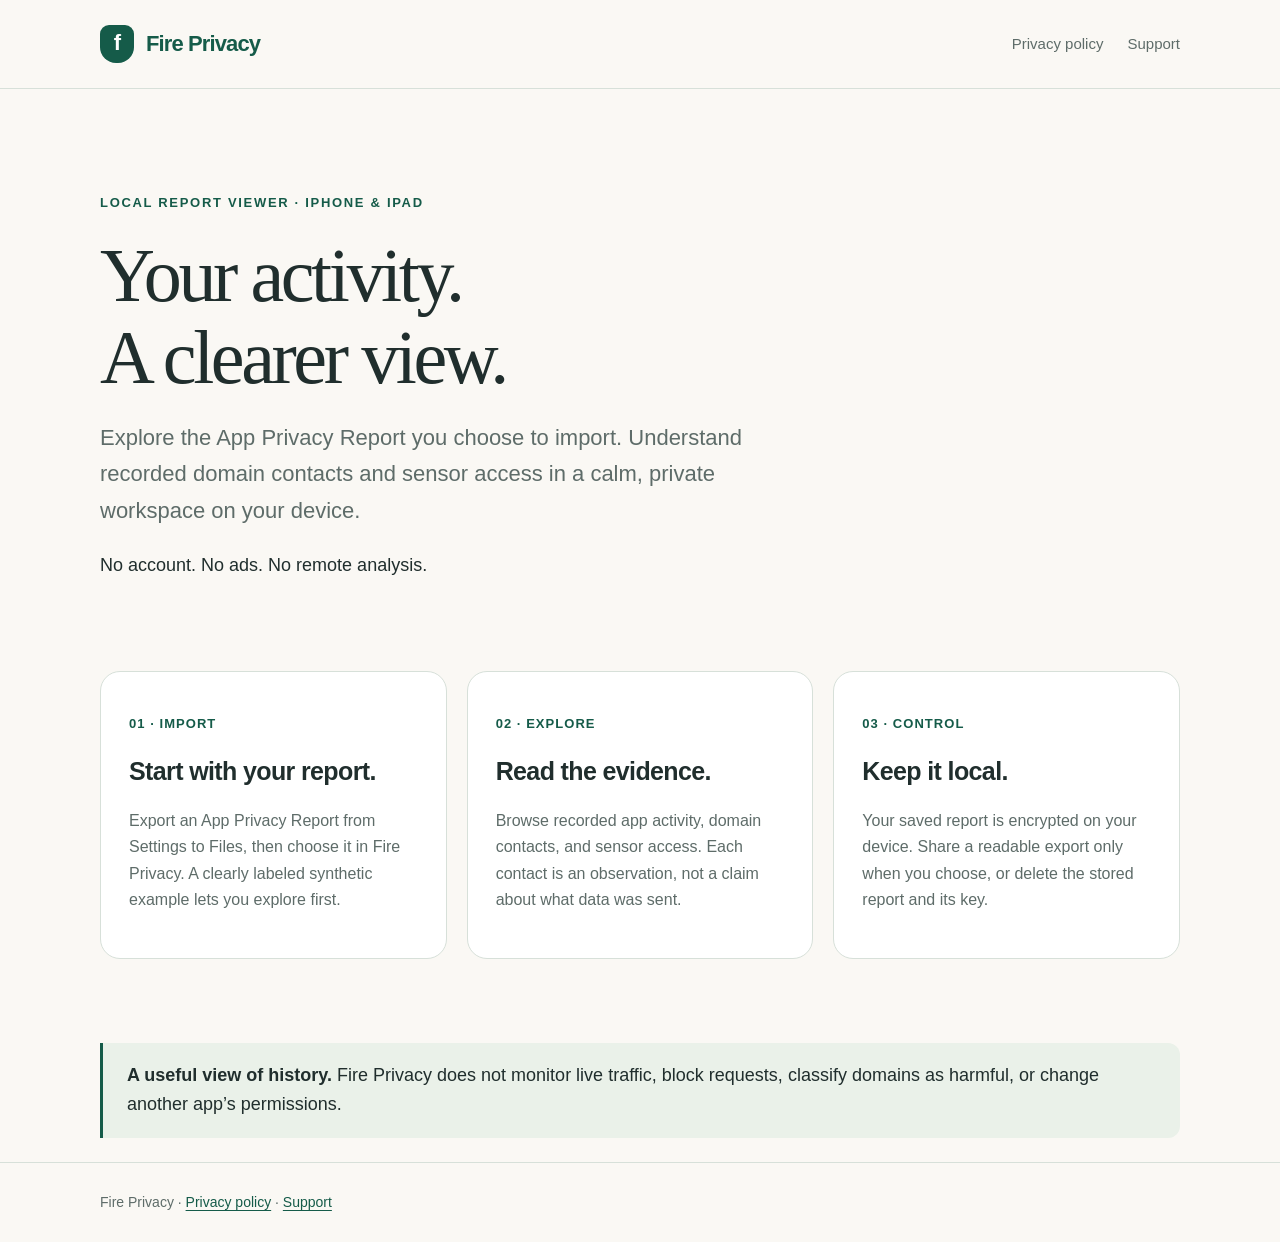
==== website/index.html @ 3336d9c1 "Include deployable privacy and support website" ====
<!doctype html>
<html lang="en">
<head>
  <meta charset="utf-8">
  <meta name="viewport" content="width=device-width, initial-scale=1">
  <meta name="description" content="Fire Privacy organizes the App Privacy Report you choose to import, on your device.">
  <title>Fire Privacy — your report, easier to understand</title>
  <link rel="stylesheet" href="styles.css">
</head>
<body>
  <a class="skip" href="#main">Skip to content</a>
  <header><nav class="shell" aria-label="Main navigation">
    <a class="brand" href="index.html"><span class="mark" aria-hidden="true">f</span>Fire Privacy</a>
    <div class="links"><a href="privacy.html">Privacy policy</a><a href="support.html">Support</a></div>
  </nav></header>
  <main class="shell" id="main">
    <section class="hero" aria-labelledby="title">
      <p class="eyebrow">Local report viewer · iPhone &amp; iPad</p>
      <h1 id="title">Your activity.<br>A clearer view.</h1>
      <p class="lede">Explore the App Privacy Report you choose to import. Understand recorded domain contacts and sensor access in a calm, private workspace on your device.</p>
      <p>No account. No ads. No remote analysis.</p>
    </section>
    <section class="grid" aria-label="How Fire Privacy works">
      <article class="card"><p class="number">01 · IMPORT</p><h2>Start with your report.</h2><p>Export an App Privacy Report from Settings to Files, then choose it in Fire Privacy. A clearly labeled synthetic example lets you explore first.</p></article>
      <article class="card"><p class="number">02 · EXPLORE</p><h2>Read the evidence.</h2><p>Browse recorded app activity, domain contacts, and sensor access. Each contact is an observation, not a claim about what data was sent.</p></article>
      <article class="card"><p class="number">03 · CONTROL</p><h2>Keep it local.</h2><p>Your saved report is encrypted on your device. Share a readable export only when you choose, or delete the stored report and its key.</p></article>
    </section>
    <aside class="note"><strong>A useful view of history.</strong> Fire Privacy does not monitor live traffic, block requests, classify domains as harmful, or change another app’s permissions.</aside>
  </main>
  <footer><div class="shell">Fire Privacy · <a href="privacy.html">Privacy policy</a> · <a href="support.html">Support</a></div></footer>
</body>
</html>
---- website/styles.css ----
:root { color-scheme: light; --paper: #faf8f4; --ink: #202e2d; --muted: #5e6c69; --line: #d7e0d9; --accent: #155b49; --soft: #eaf1e9; }
* { box-sizing: border-box; }
body { margin: 0; background: var(--paper); color: var(--ink); font-family: -apple-system, BlinkMacSystemFont, "Segoe UI", sans-serif; font-size: 18px; line-height: 1.65; }
a { color: var(--accent); text-underline-offset: .2em; }
a:hover { text-decoration-thickness: .15em; }
a:focus-visible, button:focus-visible { outline: 3px solid var(--accent); outline-offset: 5px; border-radius: 4px; }
.shell { width: min(1080px, calc(100% - 48px)); margin: 0 auto; }
header { border-bottom: 1px solid var(--line); }
nav { display: flex; gap: 24px; justify-content: space-between; align-items: center; min-height: 88px; flex-wrap: wrap; }
.brand { text-decoration: none; font-weight: 700; font-size: 22px; letter-spacing: -.04em; display: flex; gap: 12px; align-items: center; }
.mark { background: var(--accent); color: #fff; width: 34px; height: 38px; border-radius: 9px 9px 16px 16px; text-align: center; font-size: 22px; line-height: 36px; }
.links { display: flex; gap: 24px; flex-wrap: wrap; font-size: 15px; }
.links a { color: var(--muted); text-decoration: none; }
.links a[aria-current="page"] { color: var(--accent); text-decoration: underline; }
.hero { padding: 90px 0 72px; max-width: 800px; }
.eyebrow { text-transform: uppercase; color: var(--accent); letter-spacing: .13em; font-size: 13px; font-weight: 700; }
h1 { font-family: Georgia, "Times New Roman", serif; font-weight: 500; font-size: clamp(40px, 7vw, 76px); line-height: 1.07; letter-spacing: -.045em; margin: 22px 0; }
.lede { color: var(--muted); font-size: 22px; max-width: 680px; }
.grid { display: grid; grid-template-columns: repeat(3, 1fr); gap: 20px; padding-bottom: 60px; }
.card { padding: 28px; background: #fff; border: 1px solid var(--line); border-radius: 20px; }
.card .number { color: var(--accent); font-size: 13px; letter-spacing: .08em; font-weight: 600; }
h2 { font-size: 25px; line-height: 1.3; letter-spacing: -.025em; }
h3 { font-size: 20px; }
.card p { color: var(--muted); font-size: 16px; }
.note { border-left: 3px solid var(--accent); padding: 18px 24px; background: var(--soft); border-radius: 0 12px 12px 0; margin: 24px 0; }
.document { max-width: 780px; padding: 60px 0 72px; }
.document h1 { font-size: clamp(40px, 5vw, 60px); }
.document h2 { margin-top: 38px; }
.document li { margin: 10px 0; }
.date { font-size: 14px; color: var(--muted); }
footer { border-top: 1px solid var(--line); padding: 28px 0; color: var(--muted); font-size: 14px; }
.skip { position: absolute; left: 16px; top: -100px; padding: 10px; background: var(--paper); z-index: 2; }
.skip:focus { top: 10px; }
@media (max-width: 720px) { .shell { width: min(1080px, calc(100% - 32px)); } nav { padding: 20px 0; gap: 18px; } .hero { padding: 56px 0 40px; } .lede { font-size: 19px; } .grid { grid-template-columns: 1fr; } .document { padding-top: 38px; } }
@media (prefers-color-scheme: dark) { :root { color-scheme: dark; --paper: #131e1b; --ink: #edf4ed; --muted: #b0c1b6; --line: #3c4e44; --accent: #a8d9bc; --soft: #21352b; } .card { background: #1a2821; } .mark { background: #a8d9bc; color: #153427; } }
@media (prefers-reduced-motion: reduce) { *, *::before, *::after { animation: none !important; transition: none !important; scroll-behavior: auto !important; } }
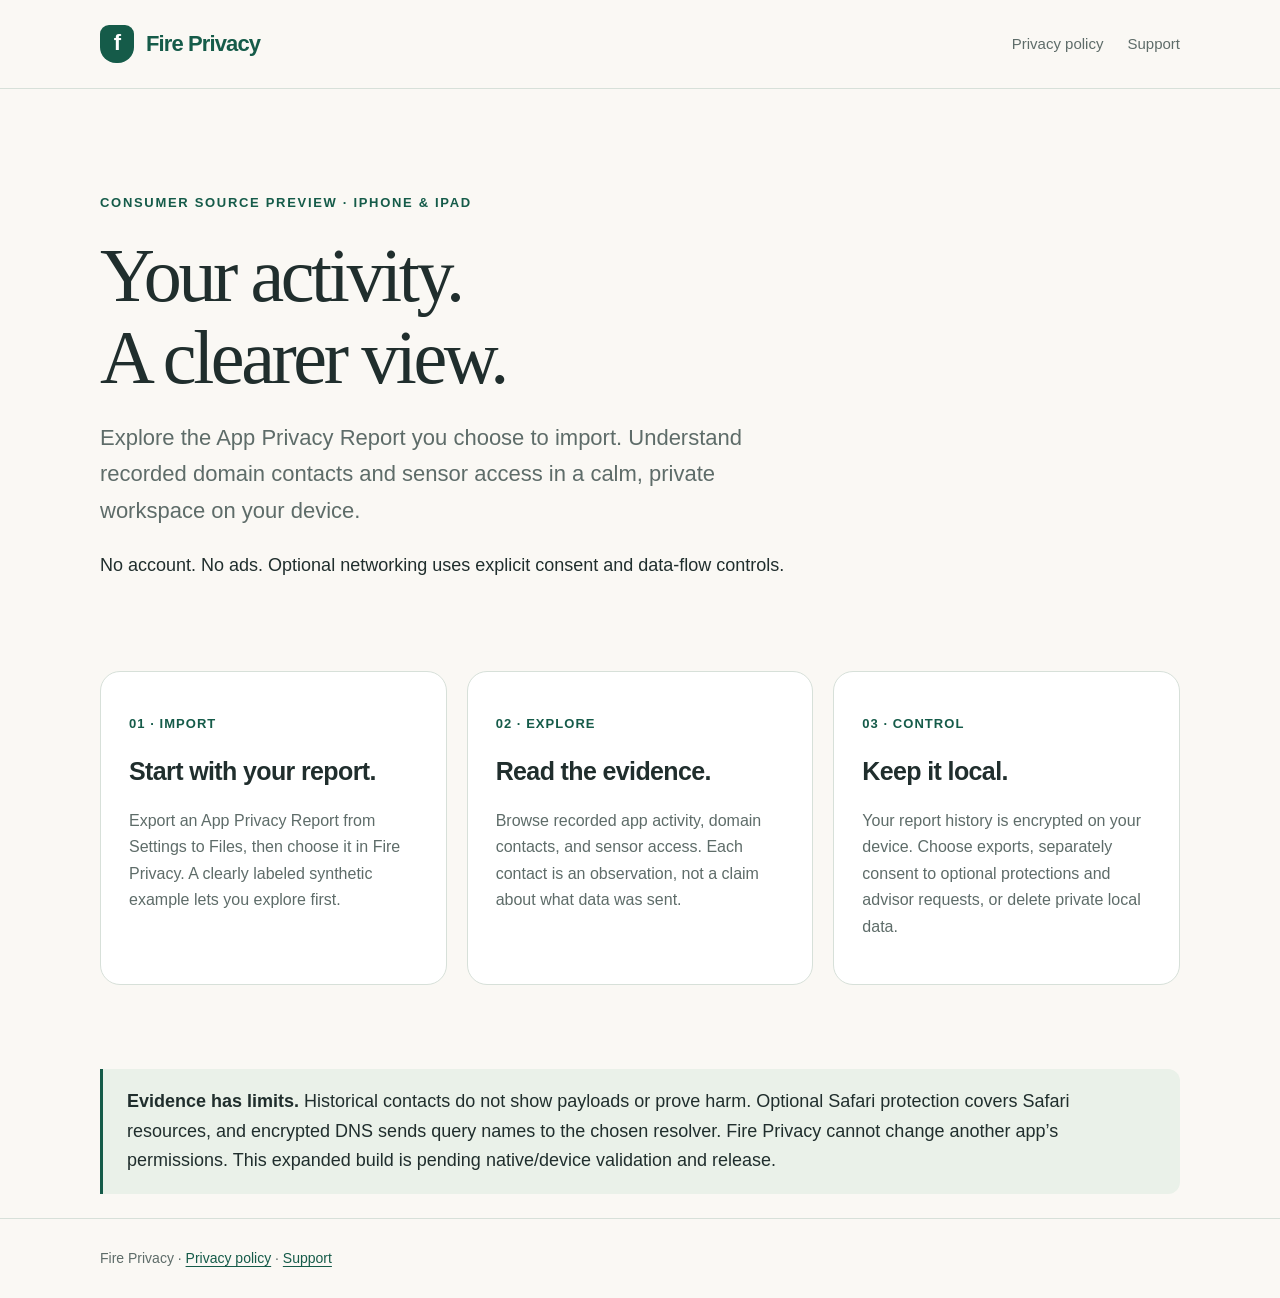
==== commit a77b5747: "Complete signed rule updates, grounded Apple AI checks and durable cleanup integration" ====
--- a/website/index.html
+++ b/website/index.html
@@ -15,17 +15,17 @@
   </nav></header>
   <main class="shell" id="main">
     <section class="hero" aria-labelledby="title">
-      <p class="eyebrow">Local report viewer · iPhone &amp; iPad</p>
+      <p class="eyebrow">Consumer source preview · iPhone &amp; iPad</p>
       <h1 id="title">Your activity.<br>A clearer view.</h1>
       <p class="lede">Explore the App Privacy Report you choose to import. Understand recorded domain contacts and sensor access in a calm, private workspace on your device.</p>
-      <p>No account. No ads. No remote analysis.</p>
+      <p>No account. No ads. Optional networking uses explicit consent and data-flow controls.</p>
     </section>
     <section class="grid" aria-label="How Fire Privacy works">
       <article class="card"><p class="number">01 · IMPORT</p><h2>Start with your report.</h2><p>Export an App Privacy Report from Settings to Files, then choose it in Fire Privacy. A clearly labeled synthetic example lets you explore first.</p></article>
       <article class="card"><p class="number">02 · EXPLORE</p><h2>Read the evidence.</h2><p>Browse recorded app activity, domain contacts, and sensor access. Each contact is an observation, not a claim about what data was sent.</p></article>
-      <article class="card"><p class="number">03 · CONTROL</p><h2>Keep it local.</h2><p>Your saved report is encrypted on your device. Share a readable export only when you choose, or delete the stored report and its key.</p></article>
+      <article class="card"><p class="number">03 · CONTROL</p><h2>Keep it local.</h2><p>Your report history is encrypted on your device. Choose exports, separately consent to optional protections and advisor requests, or delete private local data.</p></article>
     </section>
-    <aside class="note"><strong>A useful view of history.</strong> Fire Privacy does not monitor live traffic, block requests, classify domains as harmful, or change another app’s permissions.</aside>
+    <aside class="note"><strong>Evidence has limits.</strong> Historical contacts do not show payloads or prove harm. Optional Safari protection covers Safari resources, and encrypted DNS sends query names to the chosen resolver. Fire Privacy cannot change another app’s permissions. This expanded build is pending native/device validation and release.</aside>
   </main>
   <footer><div class="shell">Fire Privacy · <a href="privacy.html">Privacy policy</a> · <a href="support.html">Support</a></div></footer>
 </body>
